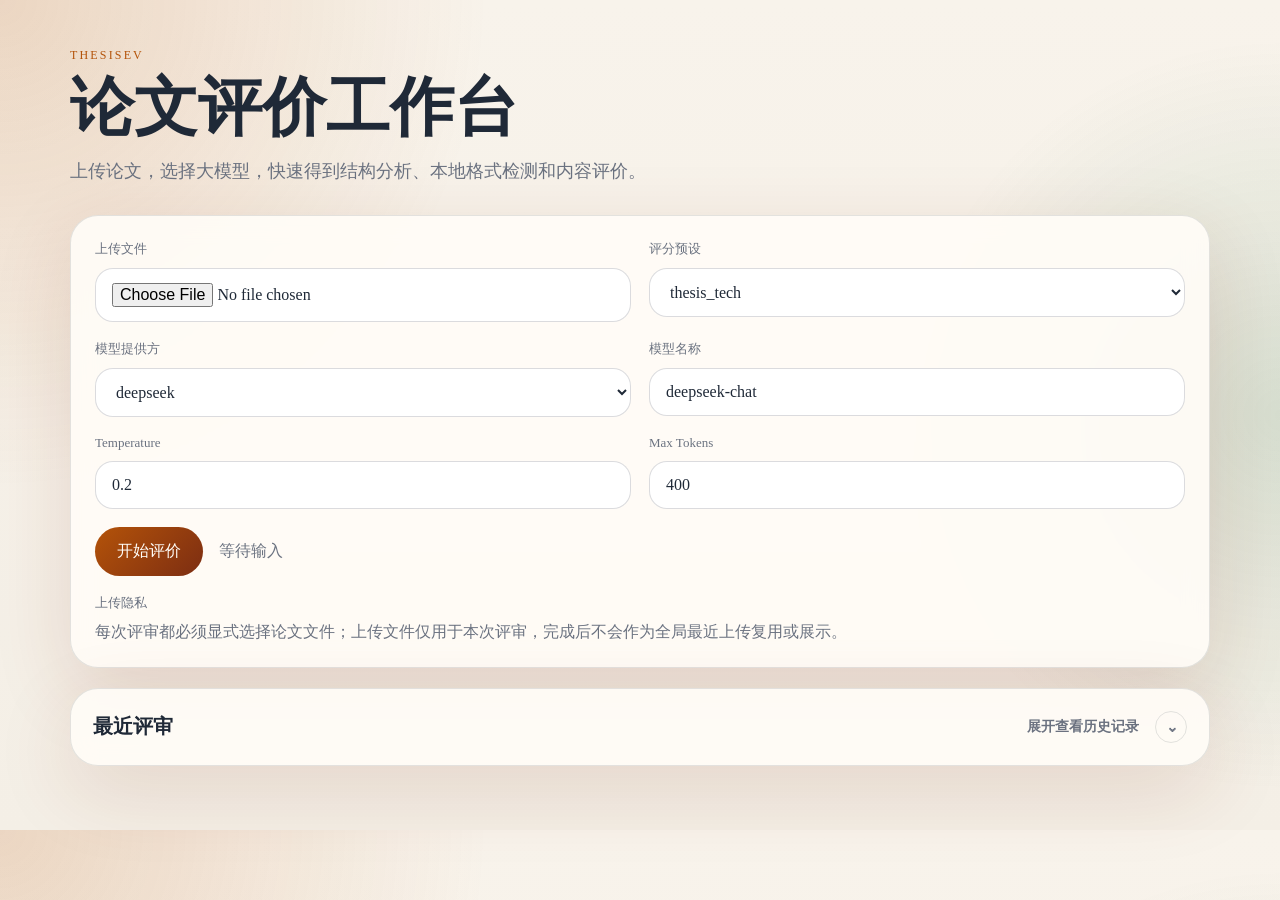
==== templates/index.html @ 4899e1df "split stack keywords" ====
<!doctype html>
<html lang="zh-CN">

<head>
  <meta charset="utf-8" />
  <meta name="viewport" content="width=device-width, initial-scale=1" />
  <title>Thesisev UI</title>
  <link rel="stylesheet" href="/static/app.css" />
</head>

<body>
  <main class="shell">
    <section class="hero">
      <p class="eyebrow">THESISEV</p>
      <h1>论文评价工作台</h1>
      <p class="lead">
        上传论文，选择大模型，快速得到结构分析、本地格式检测和内容评价。
      </p>
    </section>

    <section class="panel">
      <form id="evaluate-form" class="form-grid">
        <label class="field">
          <span>上传文件</span>
          <input id="file" name="file" type="file" accept=".md,.docx" />
        </label>

        <label class="field">
          <span>评分预设</span>
          <select id="preset" name="preset">
            <option value="thesis_tech">thesis_tech</option>
            <option value="report_iot">report_iot</option>
          </select>
        </label>

        <label class="field">
          <span>模型提供方</span>
          <select id="provider" name="provider">
            <option value="deepseek">deepseek</option>
            <option value="openai">openai</option>
            <option value="anthropic">anthropic</option>
          </select>
        </label>

        <label class="field">
          <span>模型名称</span>
          <input id="model" name="model" type="text" value="deepseek-chat" placeholder="deepseek-chat" />
        </label>

        <label class="field">
          <span>Temperature</span>
          <input id="temperature" name="temperature" type="number" min="0" max="2" step="0.1" value="0.2" />
        </label>

        <label class="field">
          <span>Max Tokens</span>
          <input id="max_tokens" name="max_tokens" type="number" min="64" max="4000" step="1" value="400" />
        </label>

        <div class="actions field-span-2">
          <button id="submit-button" type="submit">开始评价</button>
          <p id="status" class="status">等待输入</p>
        </div>

        <div class="field field-span-2">
          <span>上传隐私</span>
          <p id="reuse-hint" class="status">每次评审都必须显式选择论文文件；上传文件仅用于本次评审，完成后不会作为全局最近上传复用或展示。</p>
        </div>
      </form>
    </section>

    <details class="panel history-panel">
      <summary class="history-summary">
        <span>最近评审</span>
        <span class="history-summary-hint">展开查看历史记录</span>
      </summary>
      <div class="history-header">
        <p class="history-note">本机最近评审记录，仅展示标题、分数和简短评语。</p>
        <button id="refresh-history" type="button" class="ghost-button">刷新</button>
      </div>
      <ul id="history-list" class="list"></ul>
    </details>

    <section id="results" class="results hidden">
      <article class="panel result-card">
        <div class="result-header">
          <h2>内容评价</h2>
          <div class="result-actions">
            <span id="score-badge" class="score-badge">--</span>
            <button id="export-md" type="button" class="ghost-button">评价导出 .md</button>
          </div>
        </div>
        <p id="comment" class="comment"></p>
        <div id="model-meta" class="meta-line"></div>
      </article>

      <article class="panel result-card">
        <h2>基础信息</h2>
        <div class="kv-grid">
          <div><span>标题</span><strong id="doc-title">-</strong></div>
          <div><span>类型</span><strong id="doc-type">-</strong></div>
          <div><span>章节数</span><strong id="doc-sections">-</strong></div>
          <div><span>主题相关占比</span><strong id="topic-ratio">-</strong></div>
        </div>
      </article>

      <article class="panel result-card">
        <h2>章节树</h2>
        <div id="section-tree" class="tree"></div>
      </article>

      <article class="panel result-card">
        <h2>聚焦详情</h2>
        <div id="focus-panel" class="focus-panel">
          <p class="focus-empty">点击章节树或问题项后，这里会显示对应的段落和上下文。</p>
        </div>
      </article>

      <article class="panel result-card">
        <h2>统计结果</h2>
        <ul id="statistics-list" class="list"></ul>
      </article>

      <article class="panel result-card">
        <h2>评分明细</h2>
        <div id="score-detail-meta" class="meta-line"></div>
        <ul id="score-detail-list" class="list"></ul>
      </article>

      <article class="panel result-card">
        <h2>格式检测</h2>
        <div id="issue-filters" class="filter-row"></div>
        <ul id="issues-list" class="list"></ul>
      </article>

      <article class="panel result-card">
        <h2>技术栈</h2>
        <h3>软件技术栈</h3>
        <ul id="software-tech-list" class="pill-list"></ul>
        <h3>硬件技术栈</h3>
        <ul id="hardware-tech-list" class="pill-list"></ul>
      </article>
    </section>
  </main>

  <script src="/static/app.js?v=20260531-tech-groups"></script>
</body>

</html>
---- static/app.css ----
:root {
  --bg: #f4efe6;
  --panel: rgba(255, 252, 247, 0.92);
  --ink: #1f2937;
  --muted: #6b7280;
  --accent: #b45309;
  --accent-strong: #7c2d12;
  --line: rgba(31, 41, 55, 0.12);
  --shadow: 0 24px 80px rgba(124, 45, 18, 0.14);
}

* {
  box-sizing: border-box;
}

body {
  margin: 0;
  color: var(--ink);
  font-family: "Iowan Old Style", "Palatino Linotype", "Noto Serif SC", serif;
  background:
    radial-gradient(circle at top left, rgba(180, 83, 9, 0.18), transparent 32%),
    radial-gradient(circle at right, rgba(22, 101, 52, 0.14), transparent 28%),
    linear-gradient(180deg, #f8f3eb 0%, var(--bg) 100%);
}

.shell {
  max-width: 1180px;
  margin: 0 auto;
  padding: 48px 20px 64px;
}

.hero {
  margin-bottom: 28px;
}

.eyebrow {
  margin: 0 0 12px;
  color: var(--accent);
  letter-spacing: 0.18em;
  font-size: 12px;
}

.hero h1 {
  margin: 0;
  font-size: clamp(34px, 5vw, 64px);
  line-height: 1.02;
}

.lead {
  max-width: 760px;
  margin: 16px 0 0;
  color: var(--muted);
  font-size: 18px;
  line-height: 1.7;
}

.panel {
  background: var(--panel);
  border: 1px solid var(--line);
  border-radius: 28px;
  box-shadow: var(--shadow);
  backdrop-filter: blur(12px);
}

.history-panel {
  margin-top: 20px;
  padding: 22px;
}

.history-summary {
  display: flex;
  align-items: center;
  justify-content: space-between;
  gap: 16px;
  cursor: pointer;
  font-size: 20px;
  font-weight: 800;
  list-style: none;
}

.history-summary::-webkit-details-marker {
  display: none;
}

.history-summary::after {
  content: "⌄";
  width: 30px;
  height: 30px;
  border: 1px solid var(--line);
  border-radius: 999px;
  display: grid;
  place-items: center;
  color: var(--muted);
  font-size: 18px;
  transition: transform 0.2s ease;
}

.history-panel[open] .history-summary::after {
  transform: rotate(180deg);
}

.history-summary-hint {
  margin-left: auto;
  color: var(--muted);
  font-size: 14px;
  font-weight: 600;
}

.history-panel[open] .history-summary-hint {
  font-size: 0;
}

.history-panel[open] .history-summary-hint::before {
  content: "收起历史记录";
  font-size: 14px;
}

.history-header {
  display: flex;
  align-items: center;
  justify-content: space-between;
  gap: 16px;
  margin: 18px 0 12px;
}

.history-note {
  margin: 0;
  color: var(--muted);
  font-size: 14px;
  line-height: 1.6;
}

.form-grid {
  display: grid;
  grid-template-columns: repeat(2, minmax(0, 1fr));
  gap: 18px;
  padding: 24px;
}

.field {
  display: flex;
  flex-direction: column;
  gap: 10px;
}

.field span {
  font-size: 13px;
  color: var(--muted);
}

.field-span-2 {
  grid-column: 1 / -1;
}

input,
select,
textarea,
button {
  font: inherit;
}

input,
select,
textarea {
  width: 100%;
  border: 1px solid rgba(31, 41, 55, 0.16);
  border-radius: 18px;
  padding: 14px 16px;
  background: rgba(255, 255, 255, 0.9);
  color: var(--ink);
}

textarea {
  resize: vertical;
  min-height: 220px;
  line-height: 1.7;
}

input:focus,
select:focus,
textarea:focus {
  outline: none;
  border-color: rgba(180, 83, 9, 0.6);
  box-shadow: 0 0 0 4px rgba(180, 83, 9, 0.12);
}

.actions {
  display: flex;
  align-items: center;
  gap: 16px;
}

button {
  border: 0;
  border-radius: 999px;
  padding: 14px 22px;
  color: #fffdf8;
  background: linear-gradient(135deg, var(--accent) 0%, var(--accent-strong) 100%);
  cursor: pointer;
}

button:disabled {
  opacity: 0.65;
  cursor: wait;
}

.status {
  margin: 0;
  color: var(--muted);
}

.results {
  display: grid;
  grid-template-columns: repeat(2, minmax(0, 1fr));
  gap: 18px;
  margin-top: 24px;
}

.result-card {
  padding: 22px;
}

.result-card h2 {
  margin: 0 0 16px;
  font-size: 22px;
}

.result-header {
  display: flex;
  align-items: center;
  justify-content: space-between;
  gap: 16px;
}

.result-actions {
  display: flex;
  align-items: center;
  gap: 10px;
  flex-wrap: wrap;
}

.score-badge {
  padding: 8px 14px;
  border-radius: 999px;
  background: rgba(180, 83, 9, 0.12);
  color: var(--accent-strong);
  font-weight: 700;
}

.ghost-button {
  padding: 10px 14px;
  color: var(--accent-strong);
  background: rgba(180, 83, 9, 0.08);
  border: 1px solid rgba(180, 83, 9, 0.18);
}

.comment {
  margin: 0;
  font-size: 18px;
  line-height: 1.8;
}

.meta-line {
  margin-top: 14px;
  color: var(--muted);
  font-size: 14px;
  display: flex;
  flex-wrap: wrap;
  gap: 10px;
}

.meta-chip {
  display: inline-flex;
  align-items: center;
  min-height: 34px;
  padding: 8px 12px;
  border-radius: 999px;
  border: 1px solid rgba(31, 41, 55, 0.1);
  background: rgba(255, 255, 255, 0.86);
  color: var(--ink);
  font-size: 13px;
  line-height: 1;
}

.meta-chip.is-ready {
  border-color: rgba(22, 101, 52, 0.18);
  background: rgba(22, 101, 52, 0.1);
  color: #166534;
}

.meta-chip.is-muted {
  border-color: rgba(107, 114, 128, 0.16);
  background: rgba(107, 114, 128, 0.1);
  color: var(--muted);
}

.meta-chip.is-score {
  border-color: rgba(180, 83, 9, 0.18);
  background: rgba(180, 83, 9, 0.12);
  color: var(--accent-strong);
}

.meta-chip.is-llm {
  border-color: rgba(8, 145, 178, 0.2);
  background: rgba(8, 145, 178, 0.12);
  color: #0f766e;
}

.meta-chip.is-fallback {
  border-color: rgba(124, 45, 18, 0.18);
  background: rgba(124, 45, 18, 0.12);
  color: var(--accent-strong);
}

.kv-grid {
  display: grid;
  grid-template-columns: repeat(2, minmax(0, 1fr));
  gap: 16px;
}

.kv-grid span {
  display: block;
  margin-bottom: 8px;
  color: var(--muted);
  font-size: 13px;
}

.list,
.pill-list {
  list-style: none;
  margin: 0;
  padding: 0;
}

.list li {
  padding: 14px 0;
  border-top: 1px solid var(--line);
  line-height: 1.7;
}

.list li:first-child {
  border-top: 0;
  padding-top: 0;
}

.filter-row {
  display: flex;
  flex-wrap: wrap;
  gap: 10px;
  margin-bottom: 14px;
}

.filter-chip {
  padding: 8px 12px;
  border-radius: 999px;
  border: 1px solid rgba(31, 41, 55, 0.12);
  color: var(--ink);
  background: rgba(255, 255, 255, 0.7);
}

.filter-chip.active {
  color: #fffdf8;
  background: linear-gradient(135deg, var(--accent) 0%, var(--accent-strong) 100%);
}

.issue-item {
  cursor: pointer;
  border-radius: 16px;
  padding-left: 14px;
  padding-right: 14px;
}

.issue-item.active {
  background: rgba(180, 83, 9, 0.08);
  border-top-color: transparent;
}

.issue-subline {
  margin-top: 6px;
  color: var(--muted);
  font-size: 14px;
}

.score-evidence {
  margin-top: 10px;
  padding: 10px 12px;
  border-left: 3px solid rgba(37, 99, 235, 0.32);
  border-radius: 12px;
  background: rgba(219, 234, 254, 0.42);
  color: #1e3a8a;
  font-size: 14px;
  line-height: 1.7;
}

.score-evidence-label {
  margin-bottom: 4px;
  font-weight: 800;
}

.score-evidence ul {
  margin: 0;
  padding-left: 18px;
}

.issue-excerpt {
  margin-top: 10px;
  padding: 10px 12px;
  border-left: 3px solid rgba(180, 83, 9, 0.42);
  border-radius: 12px;
  background: rgba(245, 158, 11, 0.1);
  color: #6b3f13;
  font-size: 14px;
  line-height: 1.7;
}

.issue-match {
  margin-top: 4px;
  color: #92400e;
  font-weight: 700;
}

.history-subline {
  margin-top: 6px;
  color: var(--muted);
  font-size: 14px;
  line-height: 1.7;
}

.pill-list {
  display: flex;
  flex-wrap: wrap;
  gap: 10px;
}

.pill-list li {
  padding: 10px 14px;
  border-radius: 999px;
  background: rgba(22, 101, 52, 0.1);
  color: #166534;
}

.hidden {
  display: none;
}

.tree {
  font-size: 15px;
}

.tree-list {
  list-style: none;
  margin: 0;
  padding-left: 18px;
}

.tree-item {
  position: relative;
  margin-top: 14px;
  padding-left: 14px;
  border-left: 1px solid rgba(31, 41, 55, 0.12);
}

.tree-item:first-child {
  margin-top: 0;
}

.tree-header {
  display: flex;
  align-items: baseline;
  justify-content: space-between;
  gap: 16px;
}

.tree-header span,
.tree-meta {
  color: var(--muted);
  font-size: 13px;
}

.tree-meta {
  margin-top: 6px;
}

.tree-button {
  width: 100%;
  text-align: left;
  border-radius: 18px;
  padding: 14px 16px;
  border: 1px solid transparent;
  color: var(--ink);
  background: rgba(255, 255, 255, 0.55);
}

.tree-button.active {
  border-color: rgba(180, 83, 9, 0.35);
  background: rgba(180, 83, 9, 0.08);
}

.focus-panel {
  min-height: 220px;
}

.focus-empty {
  margin: 0;
  color: var(--muted);
  line-height: 1.8;
}

.focus-block h3 {
  margin: 6px 0 10px;
  font-size: 24px;
}

.focus-kicker {
  color: var(--accent);
  font-size: 12px;
  letter-spacing: 0.14em;
}

.focus-summary {
  margin: 0 0 10px;
  line-height: 1.8;
}

.focus-meta {
  margin: 8px 0 0;
  color: var(--muted);
  font-size: 14px;
  line-height: 1.7;
}

.focus-paragraph {
  margin: 14px 0 0;
  padding: 14px 16px;
  border-radius: 18px;
  background: rgba(255, 255, 255, 0.62);
  line-height: 1.8;
}

.excerpt-card {
  margin-top: 14px;
  padding: 16px 18px;
  border-radius: 18px;
  background: rgba(255, 255, 255, 0.72);
  line-height: 1.8;
}

mark {
  padding: 2px 5px;
  border-radius: 6px;
  color: #7c2d12;
  background: rgba(245, 158, 11, 0.28);
}

@media (max-width: 860px) {
  .form-grid,
  .results,
  .kv-grid {
    grid-template-columns: 1fr;
  }

  .actions,
  .result-header,
  .history-header,
  .tree-header {
    align-items: flex-start;
    flex-direction: column;
  }
}
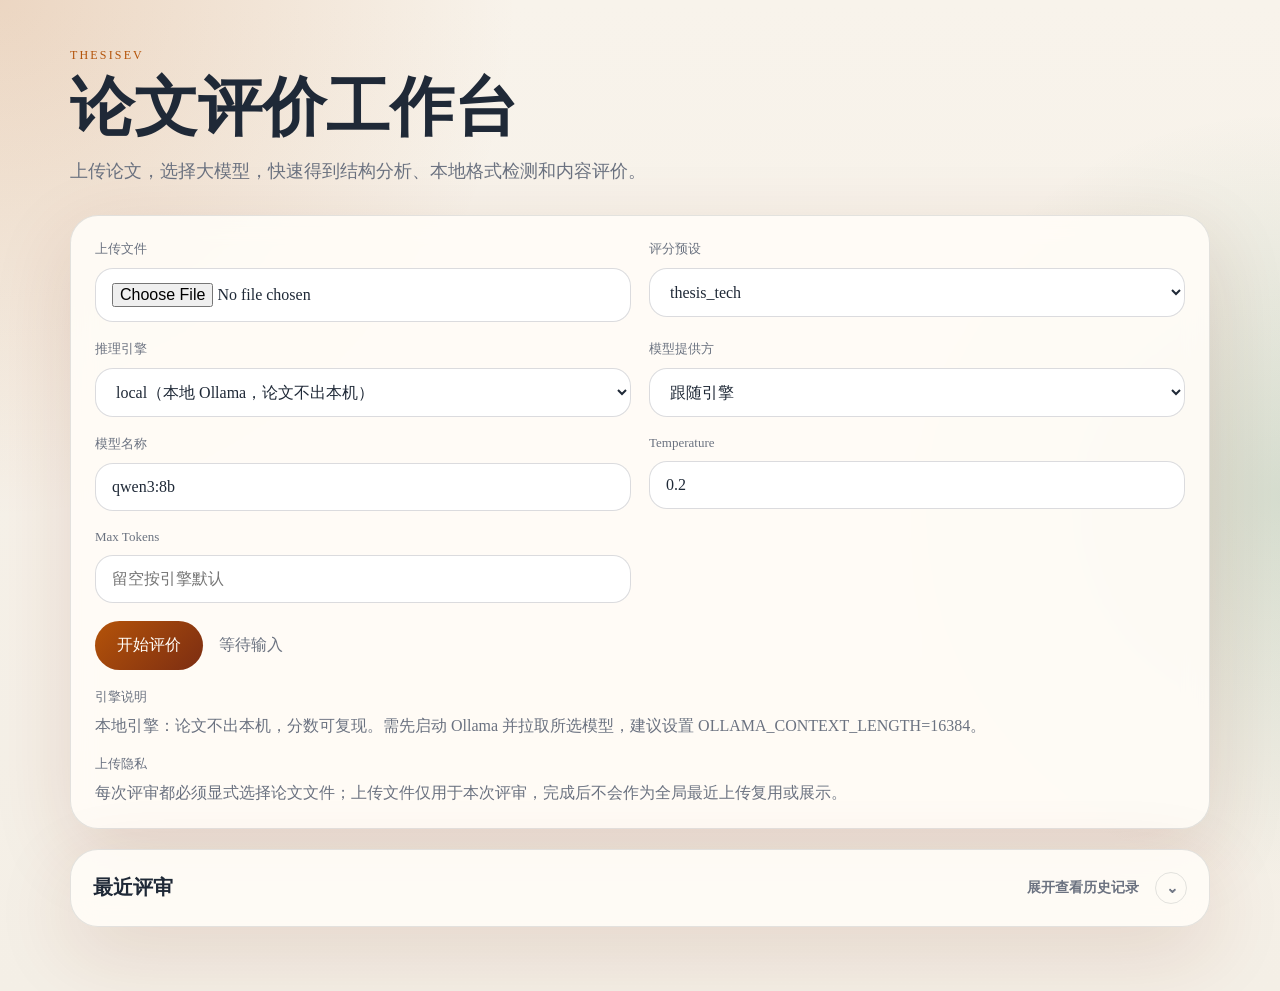
==== commit 35b4edf2: "清理代码" ====
--- a/templates/index.html
+++ b/templates/index.html
@@ -29,13 +29,22 @@
           <span>评分预设</span>
           <select id="preset" name="preset">
             <option value="thesis_tech">thesis_tech</option>
-            <option value="report_iot">report_iot</option>
+          </select>
+        </label>
+
+        <label class="field">
+          <span>推理引擎</span>
+          <select id="engine" name="engine">
+            <option value="local" selected>local（本地 Ollama，论文不出本机）</option>
+            <option value="remote">remote（远程 DeepSeek API）</option>
           </select>
         </label>
 
         <label class="field">
           <span>模型提供方</span>
           <select id="provider" name="provider">
+            <option value="" selected>跟随引擎</option>
+            <option value="ollama">ollama</option>
             <option value="deepseek">deepseek</option>
             <option value="openai">openai</option>
             <option value="anthropic">anthropic</option>
@@ -44,7 +53,7 @@
 
         <label class="field">
           <span>模型名称</span>
-          <input id="model" name="model" type="text" value="deepseek-chat" placeholder="deepseek-chat" />
+          <input id="model" name="model" type="text" value="qwen3:8b" placeholder="qwen3:8b" />
         </label>
 
         <label class="field">
@@ -54,12 +63,17 @@
 
         <label class="field">
           <span>Max Tokens</span>
-          <input id="max_tokens" name="max_tokens" type="number" min="64" max="4000" step="1" value="400" />
+          <input id="max_tokens" name="max_tokens" type="number" min="64" max="4000" step="1" placeholder="留空按引擎默认" />
         </label>
 
         <div class="actions field-span-2">
           <button id="submit-button" type="submit">开始评价</button>
           <p id="status" class="status">等待输入</p>
+        </div>
+
+        <div class="field field-span-2">
+          <span>引擎说明</span>
+          <p id="engine-hint" class="status">本地引擎：论文不出本机，分数可复现。需先启动 Ollama 并拉取所选模型，建议设置 OLLAMA_CONTEXT_LENGTH=16384。</p>
         </div>
 
         <div class="field field-span-2">
@@ -99,8 +113,10 @@
         <div class="kv-grid">
           <div><span>标题</span><strong id="doc-title">-</strong></div>
           <div><span>类型</span><strong id="doc-type">-</strong></div>
-          <div><span>章节数</span><strong id="doc-sections">-</strong></div>
-          <div><span>主题相关占比</span><strong id="topic-ratio">-</strong></div>
+          <div><span>一级标题数</span><strong id="doc-level-one-sections">-</strong></div>
+          <div><span>二级标题数</span><strong id="doc-level-two-sections">-</strong></div>
+          <div><span>三级标题数</span><strong id="doc-level-three-sections">-</strong></div>
+          <div><span>主题相关度</span><strong id="topic-ratio">-</strong></div>
         </div>
       </article>
 
@@ -110,21 +126,16 @@
       </article>
 
       <article class="panel result-card">
-        <h2>聚焦详情</h2>
-        <div id="focus-panel" class="focus-panel">
-          <p class="focus-empty">点击章节树或问题项后，这里会显示对应的段落和上下文。</p>
-        </div>
+        <h2>评分明细</h2>
+        <div id="score-detail-meta" class="meta-line"></div>
+        <ul id="score-detail-list" class="list"></ul>
       </article>
 
       <article class="panel result-card">
-        <h2>统计结果</h2>
-        <ul id="statistics-list" class="list"></ul>
-      </article>
-
-      <article class="panel result-card">
-        <h2>评分明细</h2>
-        <div id="score-detail-meta" class="meta-line"></div>
-        <ul id="score-detail-list" class="list"></ul>
+        <h2>聚焦详情</h2>
+        <div id="focus-panel" class="focus-panel">
+          <p class="focus-empty">点击评分项、章节树或问题项后，这里会显示对应详情。</p>
+        </div>
       </article>
 
       <article class="panel result-card">
@@ -143,7 +154,7 @@
     </section>
   </main>
 
-  <script src="/static/app.js?v=20260531-tech-groups"></script>
+  <script src="/static/app.js?v=20260601-result-reset"></script>
 </body>
 
 </html>
--- a/static/app.css
+++ b/static/app.css
@@ -363,14 +363,16 @@
   background: linear-gradient(135deg, var(--accent) 0%, var(--accent-strong) 100%);
 }
 
-.issue-item {
+.issue-item,
+.score-item {
   cursor: pointer;
   border-radius: 16px;
   padding-left: 14px;
   padding-right: 14px;
 }
 
-.issue-item.active {
+.issue-item.active,
+.score-item.active {
   background: rgba(180, 83, 9, 0.08);
   border-top-color: transparent;
 }
